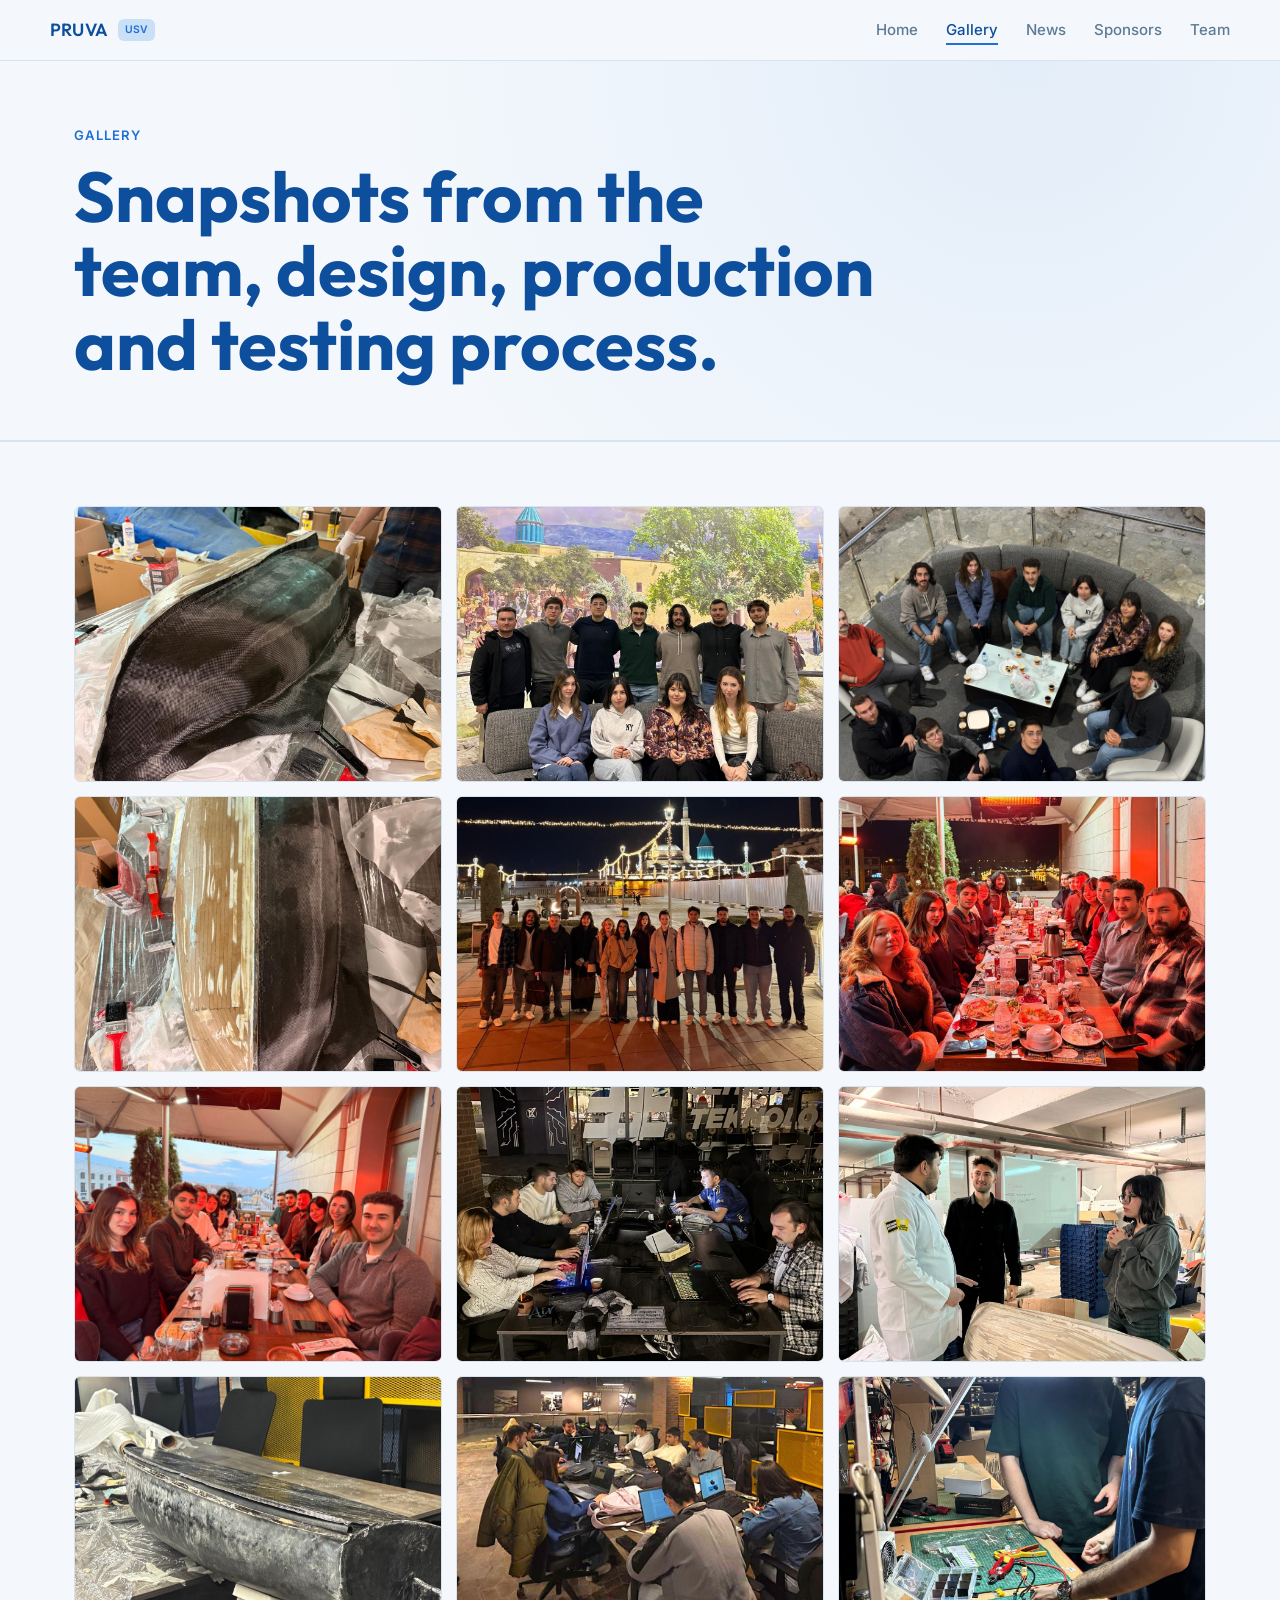
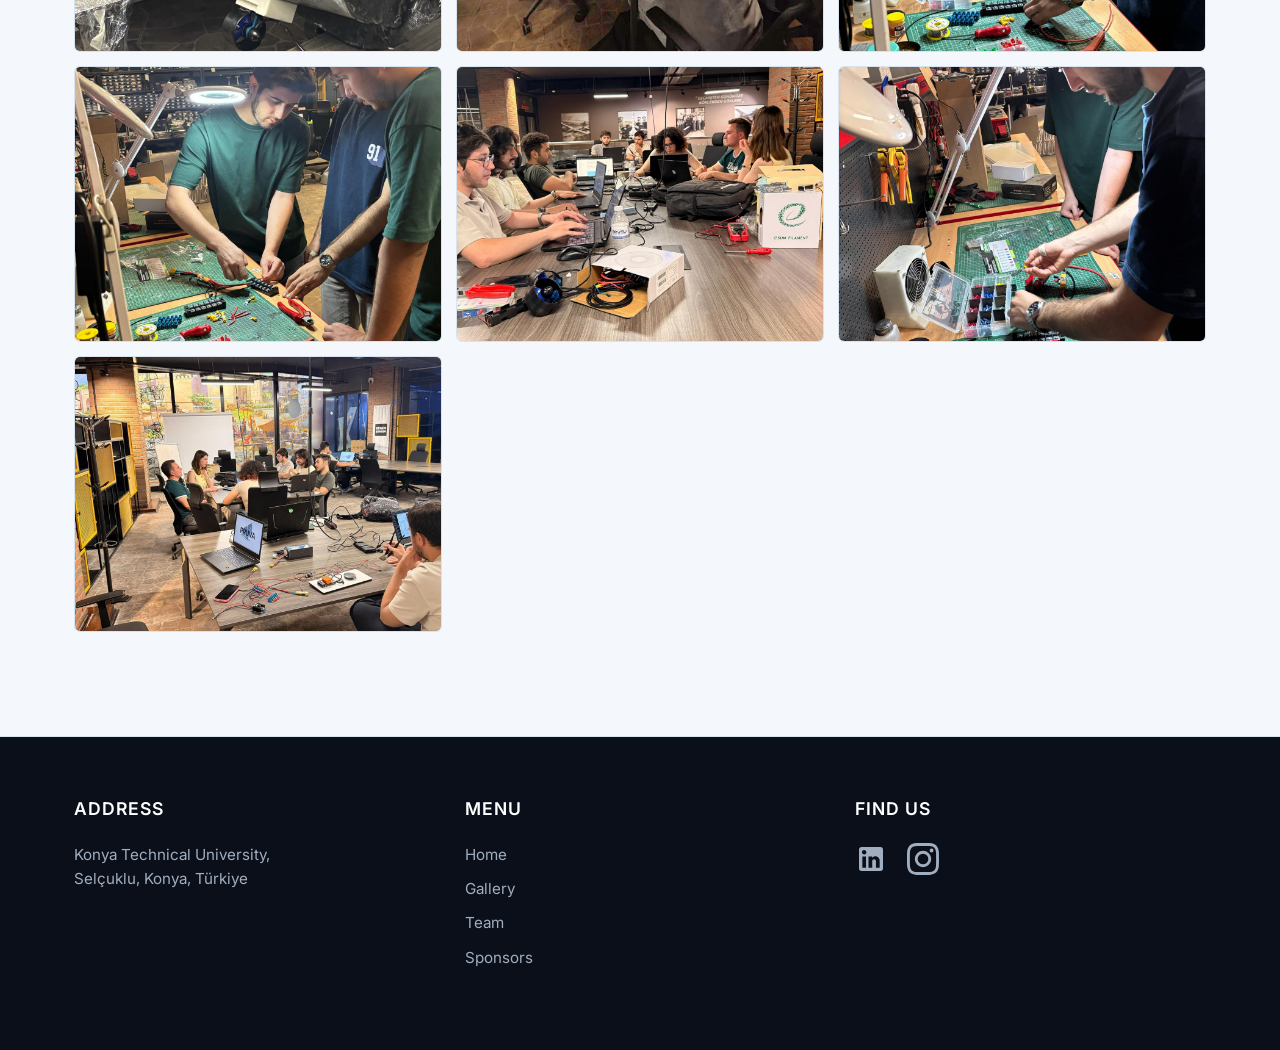
==== gallery.html @ 42b5f8e9 "Add files via upload" ====
<!DOCTYPE html>
<html lang="en">
<head>
<meta charset="UTF-8">
<meta name="viewport" content="width=device-width, initial-scale=1.0">
<title>Gallery — KAPSUL YAZGİT PRUVA</title>
<link rel="preconnect" href="https://fonts.googleapis.com">
<link href="https://fonts.googleapis.com/css2?family=Outfit:wght@500;600;700&family=Inter:wght@400;500;600&display=swap" rel="stylesheet">
<link rel="stylesheet" href="assets/css/style.css">
</head>
<body>

<header class="site-header">
  <div class="wrap nav-row">
    <a href="index.html" class="brand">PRUVA <span class="tag">USV</span></a>
    <button class="nav-toggle" aria-label="Menu">MENU</button>
    <nav class="main-nav">
      <ul>
        <li><a href="index.html">Home</a></li>
        <li><a href="gallery.html">Gallery</a></li>
        <li><a href="news.html">News</a></li>
        <li><a href="sponsors.html">Sponsors</a></li>
        <li><a href="team.html">Team</a></li>
      </ul>
    </nav>
  </div>
</header>

<section class="hero" style="padding:64px 0 40px;">
  <div class="wrap">
    <div class="eyebrow">Gallery</div>
    <h1>Snapshots from the team, design, production and testing process.</h1>
  </div>
</section>

<section>
  <div class="wrap">
    <div class="gallery-grid">
      <div class="gallery-item"><img src="assets/img/gallery/pruva_8.jpeg" alt="PRUVA"></div>
      <div class="gallery-item"><img src="assets/img/gallery/pruva_0.jpeg" alt="PRUVA"></div>
      <div class="gallery-item"><img src="assets/img/gallery/pruva_1.jpeg" alt="PRUVA"></div>
      <div class="gallery-item"><img src="assets/img/gallery/pruva_9.jpeg" alt="PRUVA"></div>
      <div class="gallery-item"><img src="assets/img/gallery/pruva_2.jpeg" alt="PRUVA"></div>
      <div class="gallery-item"><img src="assets/img/gallery/pruva_3.jpeg" alt="PRUVA"></div>
      <div class="gallery-item"><img src="assets/img/gallery/pruva_5.jpeg" alt="PRUVA"></div>
      <div class="gallery-item"><img src="assets/img/gallery/pruva_6.jpeg" alt="PRUVA"></div>
      <div class="gallery-item"><img src="assets/img/gallery/pruva_10.jpeg" alt="PRUVA"></div>
      <div class="gallery-item"><img src="assets/img/gallery/pruva_11.jpeg" alt="PRUVA"></div>
      <div class="gallery-item"><img src="assets/img/gallery/pruva_12.jpeg" alt="PRUVA"></div>
      <div class="gallery-item"><img src="assets/img/gallery/pruva_13.jpeg" alt="PRUVA"></div>
      <div class="gallery-item"><img src="assets/img/gallery/pruva_14.jpeg" alt="PRUVA"></div>
      <div class="gallery-item"><img src="assets/img/gallery/pruva_15.jpeg" alt="PRUVA"></div>
      <div class="gallery-item"><img src="assets/img/gallery/pruva_16.jpeg" alt="PRUVA"></div>
      <div class="gallery-item"><img src="assets/img/gallery/pruva_17.jpeg" alt="PRUVA"></div>
    </div>
  </div>
</section>

<footer class="site-footer">
  <div class="wrap footer-content">
    
    <div class="footer-section">
      <h3>Address</h3>
      <p>Konya Technical University,<br>Selçuklu, Konya, Türkiye</p>
    </div>

    <div class="footer-section">
      <h3>Menu</h3>
      <div class="footer-menu-links">
        <a href="index.html">Home</a>
        <a href="gallery.html">Gallery</a>
        <a href="team.html">Team</a>
        <a href="sponsors.html">Sponsors</a>
      </div>
    </div>

    <div class="footer-section">
      <h3>Find Us</h3>
      <div class="social-logos">
        <a href="https://www.linkedin.com/in/pruva-takimi-93b752388/" target="_blank" aria-label="LinkedIn">
          <svg viewBox="0 0 24 24" xmlns="http://www.w3.org/2000/svg"><path d="M19 3a2 2 0 0 1 2 2v14a2 2 0 0 1-2 2H5a2 2 0 0 1-2-2V5a2 2 0 0 1 2-2zm-.5 15.5v-5.3a3.26 3.26 0 0 0-3.26-3.26c-.85 0-1.84.52-2.32 1.3v-1.11h-2.79v8.37h2.79v-4.93c0-.77.62-1.4 1.39-1.4a1.4 1.4 0 0 1 1.4 1.4v4.93zM6.88 8.56a1.68 1.68 0 0 0 1.68-1.68c0-.93-.75-1.69-1.68-1.69a1.69 1.69 0 0 0-1.69 1.69c0 .93.76 1.68 1.69 1.68m1.39 9.94v-8.37H5.5v8.37z"/></svg>
        </a>
        <a href="https://www.instagram.com/pruva_team/" target="_blank" aria-label="Instagram">
          <svg viewBox="0 0 24 24" xmlns="http://www.w3.org/2000/svg"><path d="M12 2.163c3.204 0 3.584.012 4.85.07 3.252.148 4.771 1.691 4.919 4.919.058 1.265.069 1.645.069 4.849 0 3.205-.012 3.584-.069 4.849-.149 3.225-1.664 4.771-4.919 4.919-1.266.058-1.644.07-4.85.07-3.204 0-3.584-.012-4.849-.07-3.26-.149-4.771-1.699-4.919-4.92-.058-1.265-.07-1.644-.07-4.849 0-3.204 0.013-3.583.07-4.849.149-3.227 1.664-4.771 4.919-4.919 1.266-.057 1.645-.069 4.849-.069zM12 0C8.741 0 8.333.014 7.053.072 2.695.272.273 2.69.073 7.051.014 8.333 0 8.741 0 12c0 3.259.014 3.668.072 4.948.2 4.358 2.618 6.78 6.98 6.98 1.281.058 1.689.072 4.948.072 3.259 0 3.668-.014 4.948-.072 4.354-.2 6.782-2.618 6.979-6.98.059-1.28.073-1.689.073-4.948 0-3.259-.014-3.667-.072-4.947-.196-4.354-2.617-6.78-6.979-6.98C15.668.014 15.259 0 12 0zm0 5.838a6.162 6.162 0 1 0 0 12.324 6.162 6.162 0 0 0 0-12.324zM12 16a4 4 0 1 1 0-8 4 4 0 0 1 0 8zm6.406-11.845a1.44 1.44 0 1 0 0 2.881 1.44 1.44 0 0 0 0-2.881z"/></svg>
        </a>
      </div>
    </div>
  </div>
</footer>

<script src="assets/js/main.js"></script>
</body>
</html>
---- assets/css/style.css ----
/* ===========================================================
   KAPSUL YAZGİT PRUVA — ortak stil dosyası
   =========================================================== */

:root{
  --bg:         #f4f8fc;
  --bg-alt:     #e9f1fa;
  --bg-card:    #ffffff;
  --line:       #d7e4f0;
  --text:       #16324a;
  --muted:      #5d7b94;
  --accent:     #1f6fd6;   /* ana mavi */
  --accent-dim: #c9e0f7;
  --signal:     #0d4f9c;   /* koyu vurgu mavisi */
  --radius:     6px;
  --maxw:       1180px;

  --f-display: "Outfit", "Inter", system-ui, sans-serif;
  --f-body:    "Inter", system-ui, sans-serif;
  --f-mono:    "Inter", system-ui, sans-serif;
}

*{box-sizing:border-box;}
html{scroll-behavior:smooth;}
body{
  margin:0;
  background:var(--bg);
  color:var(--text);
  font-family:var(--f-body);
  line-height:1.6;
}
img{max-width:100%;display:block;}
a{color:inherit;text-decoration:none;}

.wrap{
  max-width:var(--maxw);
  margin:0 auto;
  padding:0 24px;
}

/* ---------- Header / Nav ---------- */
header.site-header{
  position:sticky; top:0; z-index:50;
  background:rgba(244,248,252,0.94);
  backdrop-filter:blur(8px);
  border-bottom:1px solid var(--line);
}
.nav-row{
  display:flex; align-items:center; justify-content:space-between;
  padding:16px 0;
}
.brand{
  display:flex; align-items:center; gap:10px;
  font-family:var(--f-display);
  font-weight:600; font-size:1.1rem;
  letter-spacing:0.01em;
  color:var(--signal);
}
.brand .tag{
  font-family:var(--f-body);
  font-weight:600;
  font-size:0.65rem;
  color:var(--accent);
  background:var(--accent-dim);
  padding:3px 7px;
  border-radius:var(--radius);
}
nav.main-nav ul{
  display:flex; gap:28px; list-style:none; margin:0; padding:0;
}
nav.main-nav a{
  font-size:0.94rem; color:var(--muted); font-weight:500;
  position:relative; padding:4px 0;
}
nav.main-nav a:hover, nav.main-nav a.active{ color:var(--signal); }
nav.main-nav a.active::after{
  content:""; position:absolute; left:0; bottom:-2px;
  width:100%; height:2px; background:var(--accent);
}
.nav-toggle{display:none;}

@media (max-width:760px){
  nav.main-nav{
    position:fixed; inset:64px 0 0 0;
    background:var(--bg); padding:24px;
    display:none; flex-direction:column;
  }
  nav.main-nav.open{display:flex;}
  nav.main-nav ul{flex-direction:column; gap:18px;}
  .nav-toggle{
    display:block; background:#fff; border:1px solid var(--line);
    color:var(--signal); padding:6px 10px; border-radius:var(--radius);
    font-weight:600; cursor:pointer;
  }
}

/* ---------- Hero ---------- */
.hero{
  padding:96px 0 64px;
  border-bottom:1px solid var(--line);
  background:
    radial-gradient(circle at 80% 0%, rgba(31,111,214,0.08), transparent 60%);
}
.hero .eyebrow{
  font-family:var(--f-body); color:var(--accent); font-weight:600;
  font-size:0.82rem; letter-spacing:0.08em; text-transform:uppercase;
}
.hero h1{
  font-family:var(--f-display);
  font-size:clamp(2.4rem, 6vw, 4.4rem);
  line-height:1.05; margin:14px 0 18px;
  max-width:820px;
  color:var(--signal);
}
.hero p.lead{
  color:var(--muted); max-width:620px; font-size:1.05rem;
}
.hero .cta-row{display:flex; gap:14px; margin-top:28px; flex-wrap:wrap;}
.btn{
  display:inline-block; padding:13px 24px;
  border-radius:var(--radius); font-size:0.94rem; font-weight:600;
  border:1px solid transparent;
}
.btn-primary{background:var(--accent); color:#ffffff;}
.btn-primary:hover{background:var(--signal);}
.btn-ghost{border-color:var(--line); color:var(--text); background:#fff;}
.btn-ghost:hover{border-color:var(--accent); color:var(--accent);}

/* ---------- Sections ---------- */
section{padding:64px 0;}
section + section{border-top:1px solid var(--line);}
.section-head{margin-bottom:36px;}
.section-head .eyebrow{
  font-family:var(--f-body); color:var(--accent); font-weight:600;
  font-size:0.8rem; letter-spacing:0.08em; text-transform:uppercase;
}
.section-head h2{
  font-family:var(--f-display); font-size:1.9rem; margin:8px 0 0;
  color:var(--signal);
}

/* ---------- Cards / Grids ---------- */
.grid{display:grid; gap:20px;}
.grid-3{grid-template-columns:repeat(3,1fr);}
.grid-2{grid-template-columns:repeat(2,1fr);}
@media (max-width:900px){.grid-3,.grid-2{grid-template-columns:1fr;}}

.card{
  background:var(--bg-card); border:1px solid var(--line);
  border-radius:var(--radius); padding:24px;
  box-shadow:0 1px 3px rgba(22,50,74,0.04);
}
.card h3{font-family:var(--f-display); margin:0 0 8px; font-size:1.1rem; color:var(--signal);}
.card p{color:var(--muted); font-size:0.92rem; margin:0;}

.stat-row{display:flex; gap:36px; flex-wrap:wrap; margin-top:8px;}
.stat .num{font-family:var(--f-display); font-size:2.1rem; color:var(--accent); font-weight:700;}
.stat .label{color:var(--muted); font-size:0.85rem;}

/* ---------- Galeri ---------- */
.gallery-grid{
  display:grid; grid-template-columns:repeat(3,1fr); gap:14px;
}
@media (max-width:760px){.gallery-grid{grid-template-columns:repeat(2,1fr);}}
.gallery-item{
  aspect-ratio:4/3; overflow:hidden; border-radius:var(--radius);
  border:1px solid var(--line); background:var(--bg-alt);
}
.gallery-item img{width:100%; height:100%; object-fit:cover;}

/* ---------- Haberler ---------- */
#news-list{display:flex; flex-direction:column; gap:0;}
.news-item{
  display:grid; grid-template-columns:140px 1fr; gap:24px;
  padding:22px 0; border-top:1px solid var(--line);
}
.news-item:first-child{border-top:none;}
.news-item time{
  font-family:var(--f-body); color:var(--accent); font-size:0.84rem; font-weight:600;
}
.news-item h3{margin:0 0 6px; font-family:var(--f-display); font-size:1.15rem; color:var(--signal);}
.news-item p{color:var(--muted); margin:0; font-size:0.94rem;}
.news-item .badge{
  display:inline-block; margin-top:8px; font-weight:600;
  font-size:0.72rem; color:var(--accent); border:1px solid var(--accent-dim);
  background:var(--accent-dim);
  padding:3px 8px; border-radius:var(--radius);
}
@media (max-width:600px){.news-item{grid-template-columns:1fr;}}
.empty-state{color:var(--muted); font-size:0.95rem;}

/* ---------- Sponsorlar ---------- */
.sponsor-grid{
  display:grid; grid-template-columns:repeat(4,1fr); gap:20px;
}
@media (max-width:900px){.sponsor-grid{grid-template-columns:repeat(3,1fr);}}
@media (max-width:600px){.sponsor-grid{grid-template-columns:repeat(2,1fr);}}
.sponsor-logo{
  background:var(--bg-card); border:1px solid var(--line);
  border-radius:var(--radius); padding:24px;
  display:flex; align-items:center; justify-content:center;
  min-height:110px; color:var(--muted); font-size:0.85rem;
  box-shadow:0 1px 3px rgba(22,50,74,0.04);
}
.sponsor-logo img{max-height:60px; width:auto; object-fit:contain;}

/* ---------- Takım ---------- */
.team-block{margin-bottom:48px;}
.team-block h3{
  font-family:var(--f-body); color:var(--accent); font-weight:600; font-size:0.85rem;
  text-transform:uppercase; letter-spacing:0.08em; margin-bottom:18px;
}
.team-members{display:flex; flex-wrap:wrap; gap:20px;}
.member-card{
  display:flex; flex-direction:column; align-items:center; gap:10px;
  width:140px; text-align:center;
}
.member-photo{
  width:120px; height:120px; border-radius:var(--radius);
  overflow:hidden; background:var(--bg-alt); border:1px solid var(--line);
}
.member-photo img{width:100%; height:100%; object-fit:cover;}
.member-name{font-size:0.9rem; font-weight:500; color:var(--text);}
.member-card.lead .member-photo{border-color:var(--accent); border-width:2px;}
.member-card.lead .member-name{color:var(--signal); font-weight:600;}

/* ---------- Footer ---------- */
footer.site-footer{
  border-top:1px solid var(--line); padding:40px 0; margin-top:40px;
}
.footer-row{
  display:flex; justify-content:space-between; align-items:center;
  flex-wrap:wrap; gap:16px;
}
.footer-row .muted{color:var(--muted); font-size:0.85rem;}
.footer-links{display:flex; gap:18px;}
.footer-links a{color:var(--muted); font-size:0.85rem;}
.footer-links a:hover{color:var(--accent);}


.sponsor-grid {
  display: grid;
  grid-template-columns: repeat(3, 1fr);
  gap: 48px;
  align-items: center;
  justify-items: center;
}

@media (max-width: 768px) {
  .sponsor-grid {
    grid-template-columns: repeat(2, 1fr);
  }
}
@media (max-width: 480px) {
  .sponsor-grid {
    grid-template-columns: 1fr;
  }
}

.sponsor-logo {
  display: flex;
  align-items: center;     
  justify-content: center;  
  height: 140px;
  width: 100%;
  padding: 16px; 
}

.sponsor-logo img {
  max-width: 100%;
  max-height: 100%;
  object-fit: contain;     
  opacity: 0.8;
  transition: all 0.3s ease;
}

.sponsor-logo img:hover {
  opacity: 1;
  transform: scale(1.05);
}

.gallery-item {
  overflow: hidden;
  border-radius:
}

.gallery-item img {
  width: 100%;
  height: 100%;
  object-fit: cover;
  transition: transform 0.3s ease;
}

.gallery-item:hover img {
  transform: scale(1.05);
}

.team-members {
  display: grid;
  grid-template-columns: repeat(3, 1fr);
  gap: 48px;
  justify-items: center;
  margin-top: 32px;
}

@media (max-width: 900px) {
  .team-members {
    grid-template-columns: repeat(2, 1fr);
  }
}

@media (max-width: 550px) {
  .team-members {
    grid-template-columns: 1fr;
  }
}

.member-card {
  width: 100%;
  max-width: 300px;
  text-align: center;
}

.member-photo {
  width: 260px;
  height: 260px;
  margin: 0 auto 20px auto;
  border-radius: 16px;
  overflow: hidden;
  box-shadow: 0 8px 24px rgba(0, 0, 0, 0.08)
}

.member-photo img {
  width: 100%;
  height: 100%;
  object-fit: cover;
  transition: transform 0.3s ease;
}

.member-card:hover .member-photo img {
  transform: scale(1.05);
}

.member-name {
  font-size: 1.25rem;
  font-weight: 600;
}

/* --- Gelişmiş Footer CSS Yapısı --- */
.site-footer {
  padding: 60px 0 30px;
  background-color: #0b0f19; /* Projenizin koyu temasına uyacak bir renk (gerekirse değiştirebilirsiniz) */
  color: #fff;
  border-top: 1px solid rgba(255, 255, 255, 0.1);
}

.footer-content {
  display: grid;
  grid-template-columns: repeat(3, 1fr); /* 3 eşit sütun */
  gap: 40px;
  margin-bottom: 40px;
}

/* Telefon ve dar ekranlar için alt alta sıralama düzeni */
@media (max-width: 768px) {
  .footer-content {
    grid-template-columns: 1fr;
    text-align: center;
  }
}

.footer-section h3 {
  font-size: 1.1rem;
  font-weight: 600;
  margin-bottom: 20px;
  text-transform: uppercase;
  letter-spacing: 1px;
  color: #fff;
}

.footer-section p {
  font-size: 0.95rem;
  color: #a0aec0;
  line-height: 1.6;
}

/* Hızlı Menü Linkleri */
.footer-menu-links {
  display: flex;
  flex-direction: column;
  gap: 10px;
}

@media (max-width: 768px) {
  .footer-menu-links {
    align-items: center;
  }
}

.footer-menu-links a {
  color: #a0aec0;
  text-decoration: none;
  font-size: 0.95rem;
  transition: color 0.2s ease;
}

.footer-menu-links a:hover {
  color: #fff;
}

/* Sosyal Medya Logoları */
.social-logos {
  display: flex;
  gap: 20px;
}

@media (max-width: 768px) {
  .social-logos {
    justify-content: center;
  }
}

.social-logos a {
  display: inline-block;
  width: 32px;
  height: 32px;
}

.social-logos svg {
  width: 100%;
  height: 100%;
  fill: #a0aec0;
  transition: fill 0.3s ease, transform 0.2s ease;
}

.social-logos a:hover svg {
  transform: scale(1.1);
}

.social-logos a[aria-label="LinkedIn"]:hover svg {
  fill: #0077b5;
}

.social-logos a[aria-label="Instagram"]:hover svg {
  fill: #e1306c;
}

.footer-bottom {
  border-top: 1px solid rgba(255, 255, 255, 0.1);
  padding-top: 24px;
  text-align: center;
}

.footer-bottom .muted {
  font-size: 0.85rem;
  color: #718096;
}
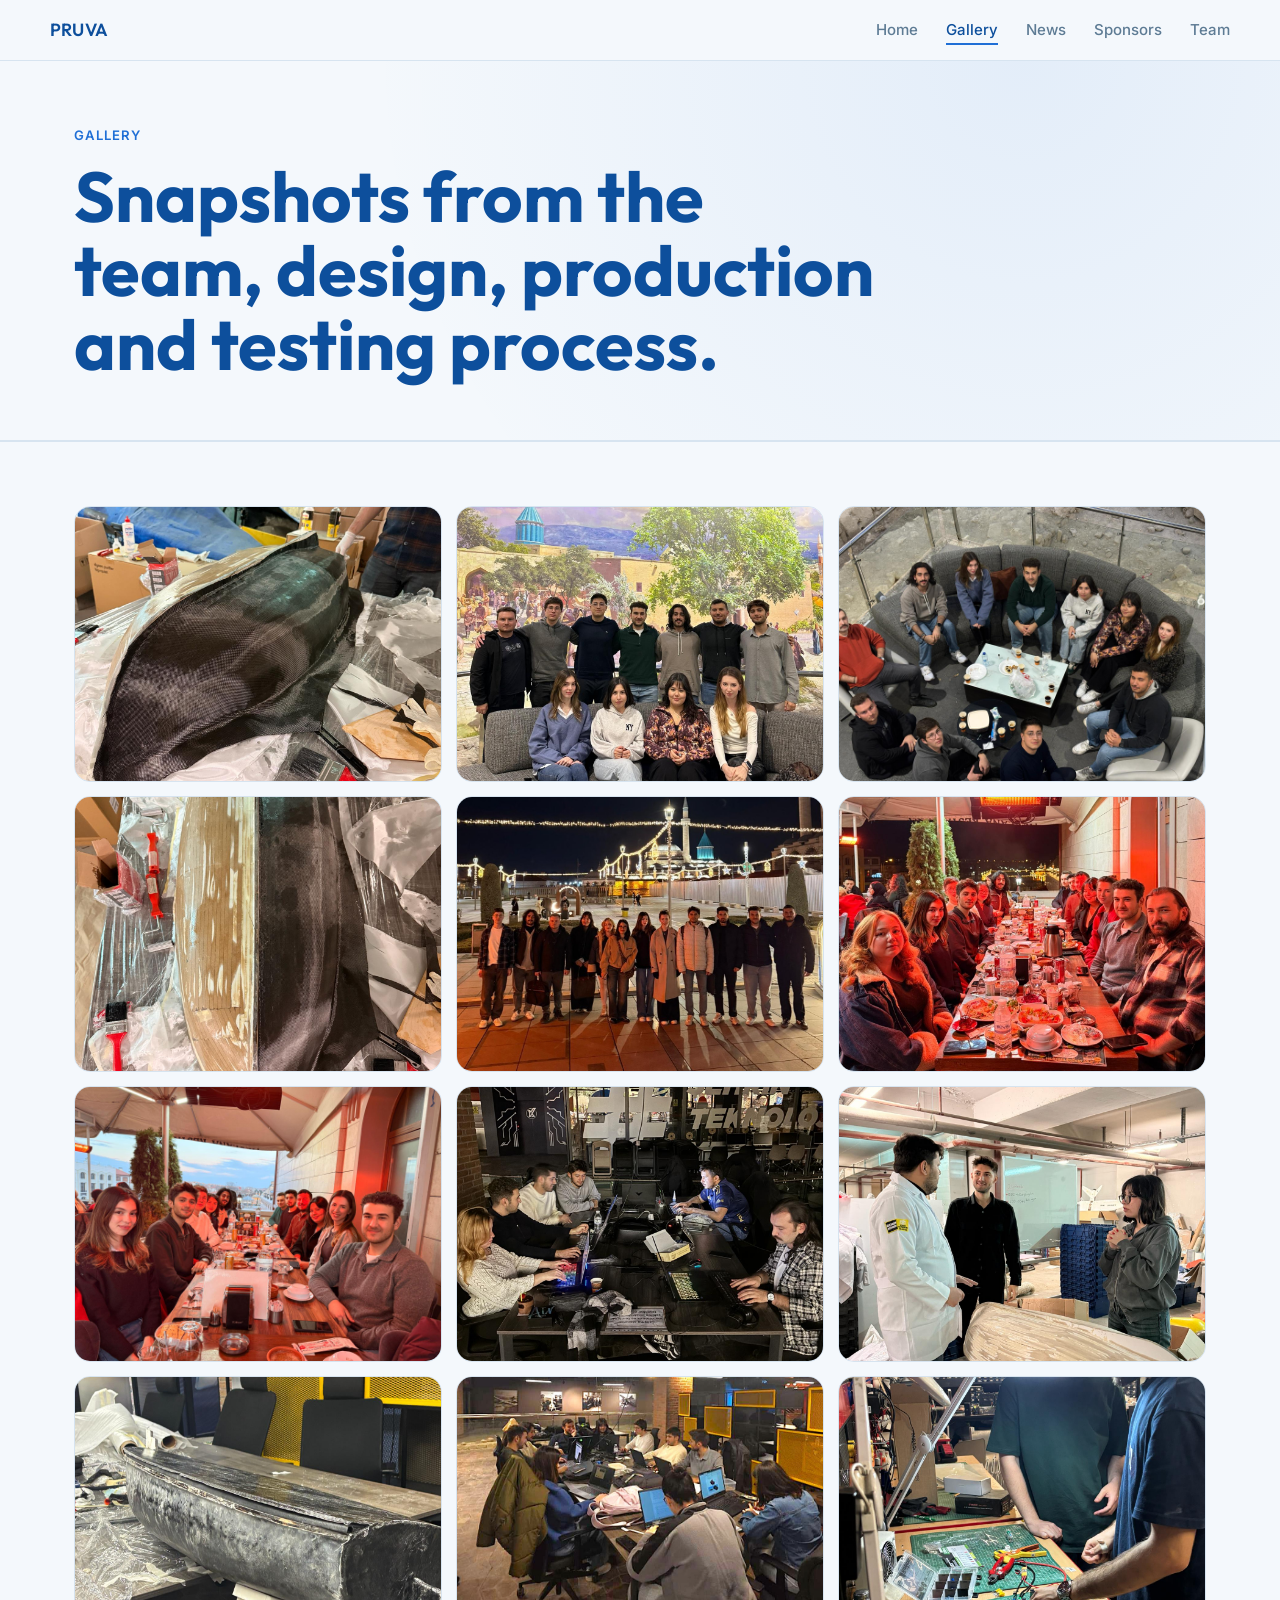
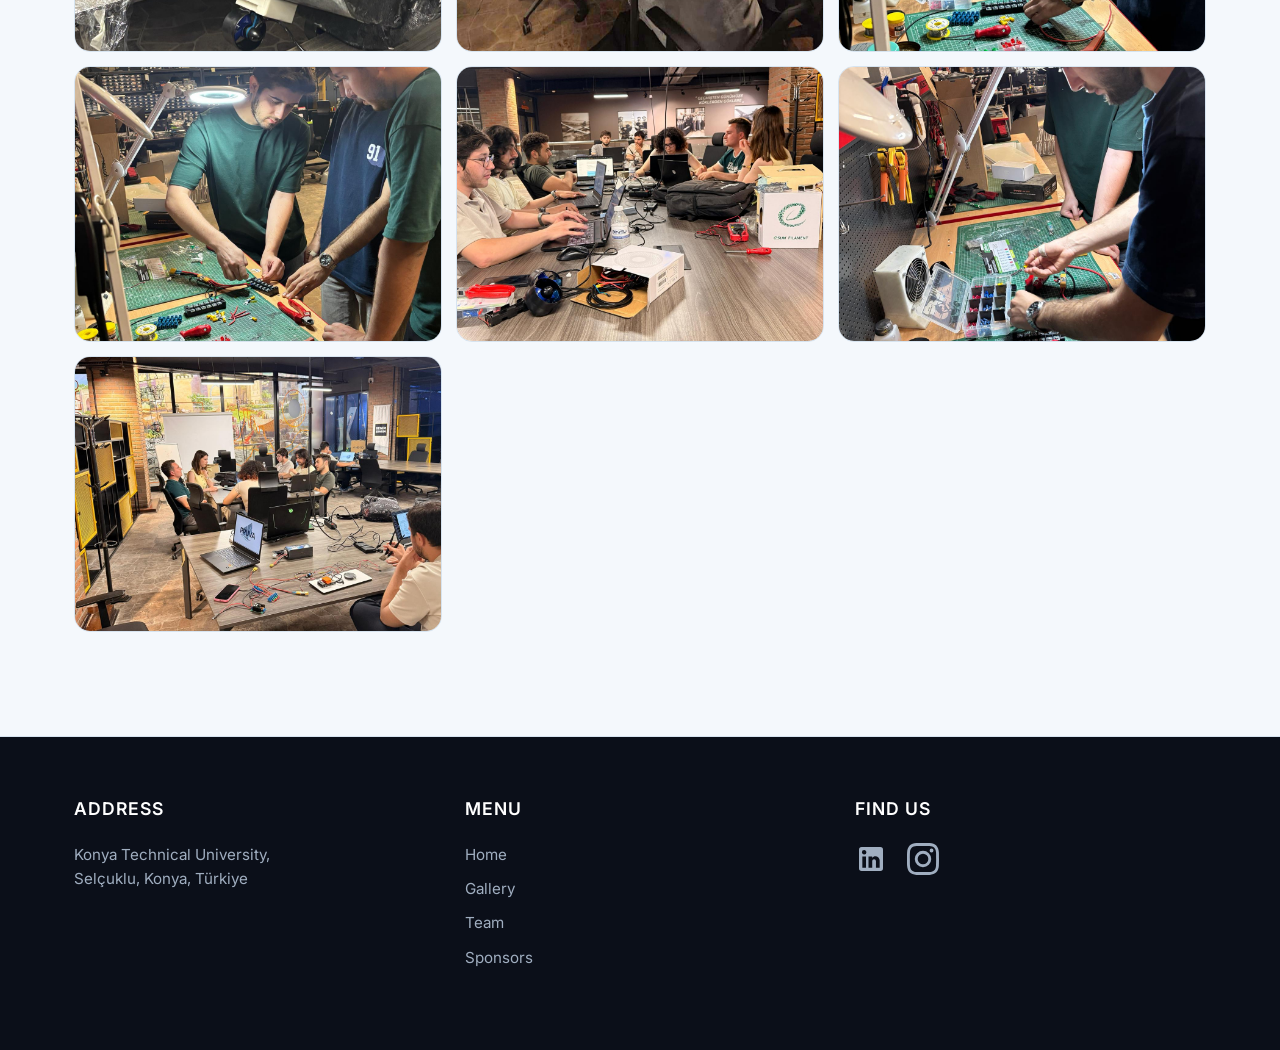
==== commit f1a0cdfd: "Unnecessary text removed" ====
--- a/gallery.html
+++ b/gallery.html
@@ -4,6 +4,7 @@
 <meta charset="UTF-8">
 <meta name="viewport" content="width=device-width, initial-scale=1.0">
 <title>Gallery — KAPSUL YAZGİT PRUVA</title>
+<link rel="icon" type="image/png" href="assets/img/team_logo/pruva-favicon.png">
 <link rel="preconnect" href="https://fonts.googleapis.com">
 <link href="https://fonts.googleapis.com/css2?family=Outfit:wght@500;600;700&family=Inter:wght@400;500;600&display=swap" rel="stylesheet">
 <link rel="stylesheet" href="assets/css/style.css">
@@ -12,7 +13,7 @@
 
 <header class="site-header">
   <div class="wrap nav-row">
-    <a href="index.html" class="brand">PRUVA <span class="tag">USV</span></a>
+    <a href="index.html" class="brand">PRUVA</a>
     <button class="nav-toggle" aria-label="Menu">MENU</button>
     <nav class="main-nav">
       <ul>
--- a/assets/css/style.css
+++ b/assets/css/style.css
@@ -1,7 +1,3 @@
-/* ===========================================================
-   KAPSUL YAZGİT PRUVA — ortak stil dosyası
-   =========================================================== */
-
 :root{
   --bg:         #f4f8fc;
   --bg-alt:     #e9f1fa;
@@ -9,9 +5,9 @@
   --line:       #d7e4f0;
   --text:       #16324a;
   --muted:      #5d7b94;
-  --accent:     #1f6fd6;   /* ana mavi */
+  --accent:     #1f6fd6; 
   --accent-dim: #c9e0f7;
-  --signal:     #0d4f9c;   /* koyu vurgu mavisi */
+  --signal:     #0d4f9c;
   --radius:     6px;
   --maxw:       1180px;
 
@@ -38,7 +34,6 @@
   padding:0 24px;
 }
 
-/* ---------- Header / Nav ---------- */
 header.site-header{
   position:sticky; top:0; z-index:50;
   background:rgba(244,248,252,0.94);
@@ -94,7 +89,6 @@
   }
 }
 
-/* ---------- Hero ---------- */
 .hero{
   padding:96px 0 64px;
   border-bottom:1px solid var(--line);
@@ -126,7 +120,6 @@
 .btn-ghost{border-color:var(--line); color:var(--text); background:#fff;}
 .btn-ghost:hover{border-color:var(--accent); color:var(--accent);}
 
-/* ---------- Sections ---------- */
 section{padding:64px 0;}
 section + section{border-top:1px solid var(--line);}
 .section-head{margin-bottom:36px;}
@@ -139,7 +132,6 @@
   color:var(--signal);
 }
 
-/* ---------- Cards / Grids ---------- */
 .grid{display:grid; gap:20px;}
 .grid-3{grid-template-columns:repeat(3,1fr);}
 .grid-2{grid-template-columns:repeat(2,1fr);}
@@ -157,7 +149,6 @@
 .stat .num{font-family:var(--f-display); font-size:2.1rem; color:var(--accent); font-weight:700;}
 .stat .label{color:var(--muted); font-size:0.85rem;}
 
-/* ---------- Galeri ---------- */
 .gallery-grid{
   display:grid; grid-template-columns:repeat(3,1fr); gap:14px;
 }
@@ -168,7 +159,6 @@
 }
 .gallery-item img{width:100%; height:100%; object-fit:cover;}
 
-/* ---------- Haberler ---------- */
 #news-list{display:flex; flex-direction:column; gap:0;}
 .news-item{
   display:grid; grid-template-columns:140px 1fr; gap:24px;
@@ -189,7 +179,6 @@
 @media (max-width:600px){.news-item{grid-template-columns:1fr;}}
 .empty-state{color:var(--muted); font-size:0.95rem;}
 
-/* ---------- Sponsorlar ---------- */
 .sponsor-grid{
   display:grid; grid-template-columns:repeat(4,1fr); gap:20px;
 }
@@ -204,7 +193,6 @@
 }
 .sponsor-logo img{max-height:60px; width:auto; object-fit:contain;}
 
-/* ---------- Takım ---------- */
 .team-block{margin-bottom:48px;}
 .team-block h3{
   font-family:var(--f-body); color:var(--accent); font-weight:600; font-size:0.85rem;
@@ -224,7 +212,6 @@
 .member-card.lead .member-photo{border-color:var(--accent); border-width:2px;}
 .member-card.lead .member-name{color:var(--signal); font-weight:600;}
 
-/* ---------- Footer ---------- */
 footer.site-footer{
   border-top:1px solid var(--line); padding:40px 0; margin-top:40px;
 }
@@ -281,7 +268,7 @@
 
 .gallery-item {
   overflow: hidden;
-  border-radius:
+  border-radius: 16px;
 }
 
 .gallery-item img {
@@ -327,7 +314,7 @@
   margin: 0 auto 20px auto;
   border-radius: 16px;
   overflow: hidden;
-  box-shadow: 0 8px 24px rgba(0, 0, 0, 0.08)
+  box-shadow: 0 8px 24px rgba(0, 0, 0, 0.08);
 }
 
 .member-photo img {
@@ -346,22 +333,20 @@
   font-weight: 600;
 }
 
-/* --- Gelişmiş Footer CSS Yapısı --- */
 .site-footer {
   padding: 60px 0 30px;
-  background-color: #0b0f19; /* Projenizin koyu temasına uyacak bir renk (gerekirse değiştirebilirsiniz) */
+  background-color: #0b0f19;
   color: #fff;
   border-top: 1px solid rgba(255, 255, 255, 0.1);
 }
 
 .footer-content {
   display: grid;
-  grid-template-columns: repeat(3, 1fr); /* 3 eşit sütun */
+  grid-template-columns: repeat(3, 1fr);
   gap: 40px;
   margin-bottom: 40px;
 }
 
-/* Telefon ve dar ekranlar için alt alta sıralama düzeni */
 @media (max-width: 768px) {
   .footer-content {
     grid-template-columns: 1fr;
@@ -384,7 +369,6 @@
   line-height: 1.6;
 }
 
-/* Hızlı Menü Linkleri */
 .footer-menu-links {
   display: flex;
   flex-direction: column;
@@ -408,7 +392,6 @@
   color: #fff;
 }
 
-/* Sosyal Medya Logoları */
 .social-logos {
   display: flex;
   gap: 20px;
@@ -454,4 +437,187 @@
 .footer-bottom .muted {
   font-size: 0.85rem;
   color: #718096;
+}
+
+.featured-news {
+  margin-bottom: 60px;
+}
+
+.split-layout {
+  display: grid;
+  grid-template-columns: 1fr 1fr;
+  background-color: #111827;
+  border-radius: 16px;
+  overflow: hidden;
+  box-shadow: 0 10px 30px rgba(0, 0, 0, 0.2);
+}
+
+.split-image {
+  width: 100%;
+  height: 100%;
+}
+
+.split-image img {
+  width: 100%;
+  height: 100%;
+  object-fit: cover;
+  min-height: 400px;
+}
+
+.split-text {
+  padding: 48px;
+  display: flex;
+  flex-direction: column;
+  justify-content: center;
+}
+
+.split-text h2 {
+  font-size: 2rem;
+  margin-bottom: 24px;
+  color: #fff;
+  line-height: 1.2;
+}
+
+.split-text p {
+  font-size: 1.05rem;
+  line-height: 1.6;
+  color: #a0aec0;
+  margin-bottom: 16px;
+}
+
+.split-text p:last-child {
+  margin-bottom: 0;
+}
+
+@media (max-width: 900px) {
+  .split-layout {
+    grid-template-columns: 1fr;
+  }
+  
+  .split-image img {
+    min-height: 300px;
+  }
+  
+  .split-text {
+    padding: 32px;
+  }
+}
+
+.news-item {
+  display: flex;
+  gap: 40px; 
+  margin-bottom: 50px;
+  align-items: center; 
+  background: transparent;
+  border: none;
+  padding: 0;
+}
+
+.news-image {
+  flex: 0 0 320px;
+  width: 320px; 
+  aspect-ratio: 1 / 1; 
+  position: relative;
+  z-index: 1;
+}
+
+.news-image .main-img {
+  width: 100%;
+  height: 100%;
+  object-fit: contain; 
+  border-radius: 16px;
+  transition: transform 0.4s cubic-bezier(0.175, 0.885, 0.32, 1.275); 
+  filter: drop-shadow(0 20px 35px rgba(0, 0, 0, 0.6));
+}
+
+.news-item:hover .news-image .main-img {
+  transform: scale(1.05) translateY(-8px); 
+}
+
+.news-content {
+  flex-grow: 1; 
+  display: flex;
+  flex-direction: column;
+  background-color: #0b0f19;
+  padding: 40px; 
+  border-radius: 20px; 
+  border: 1px solid rgba(255, 255, 255, 0.05);
+  position: relative;
+  overflow: hidden;
+  box-shadow: 0 15px 35px rgba(0, 0, 0, 0.2);
+}
+
+.news-content .row-bg-blur {
+  position: absolute;
+  top: -20%;
+  left: -20%;
+  width: 140%;
+  height: 140%;
+  object-fit: cover;
+  filter: blur(50px) opacity(0.14); 
+  z-index: 0; 
+  pointer-events: none; 
+}
+
+.news-content time,
+.news-content h3,
+.news-content p,
+.news-content .badge {
+  position: relative;
+  z-index: 1;
+}
+
+.news-content time {
+  display: block;
+  font-size: 0.95rem;
+  color: #3b82f6; 
+  margin-bottom: 10px;
+  font-weight: 600;
+  text-transform: uppercase;
+  letter-spacing: 1px;
+}
+
+.news-content h3 {
+  font-size: 1.7rem;
+  margin-bottom: 14px;
+  color: #fff;
+  line-height: 1.3;
+}
+
+.news-content p {
+  color: #a0aec0;
+  line-height: 1.7;
+  margin-bottom: 24px;
+  font-size: 1.05rem;
+}
+
+.news-content .badge {
+  align-self: flex-start;
+  background: rgba(59, 130, 246, 0.15);
+  color: #3b82f6;
+  padding: 8px 16px;
+  border-radius: 6px;
+  font-size: 0.85rem;
+  font-weight: 600;
+}
+
+@media (max-width: 900px) {
+  .news-item {
+    flex-direction: column; 
+    gap: 32px;
+  }
+  .news-image {
+    width: 100%; 
+    max-width: 260px; 
+    margin: 0 auto; 
+  }
+  .news-content {
+    padding: 32px 24px;
+    align-items: center; 
+    text-align: center;
+    width: 100%;
+  }
+  .news-content .badge {
+    align-self: center; 
+  }
 }
